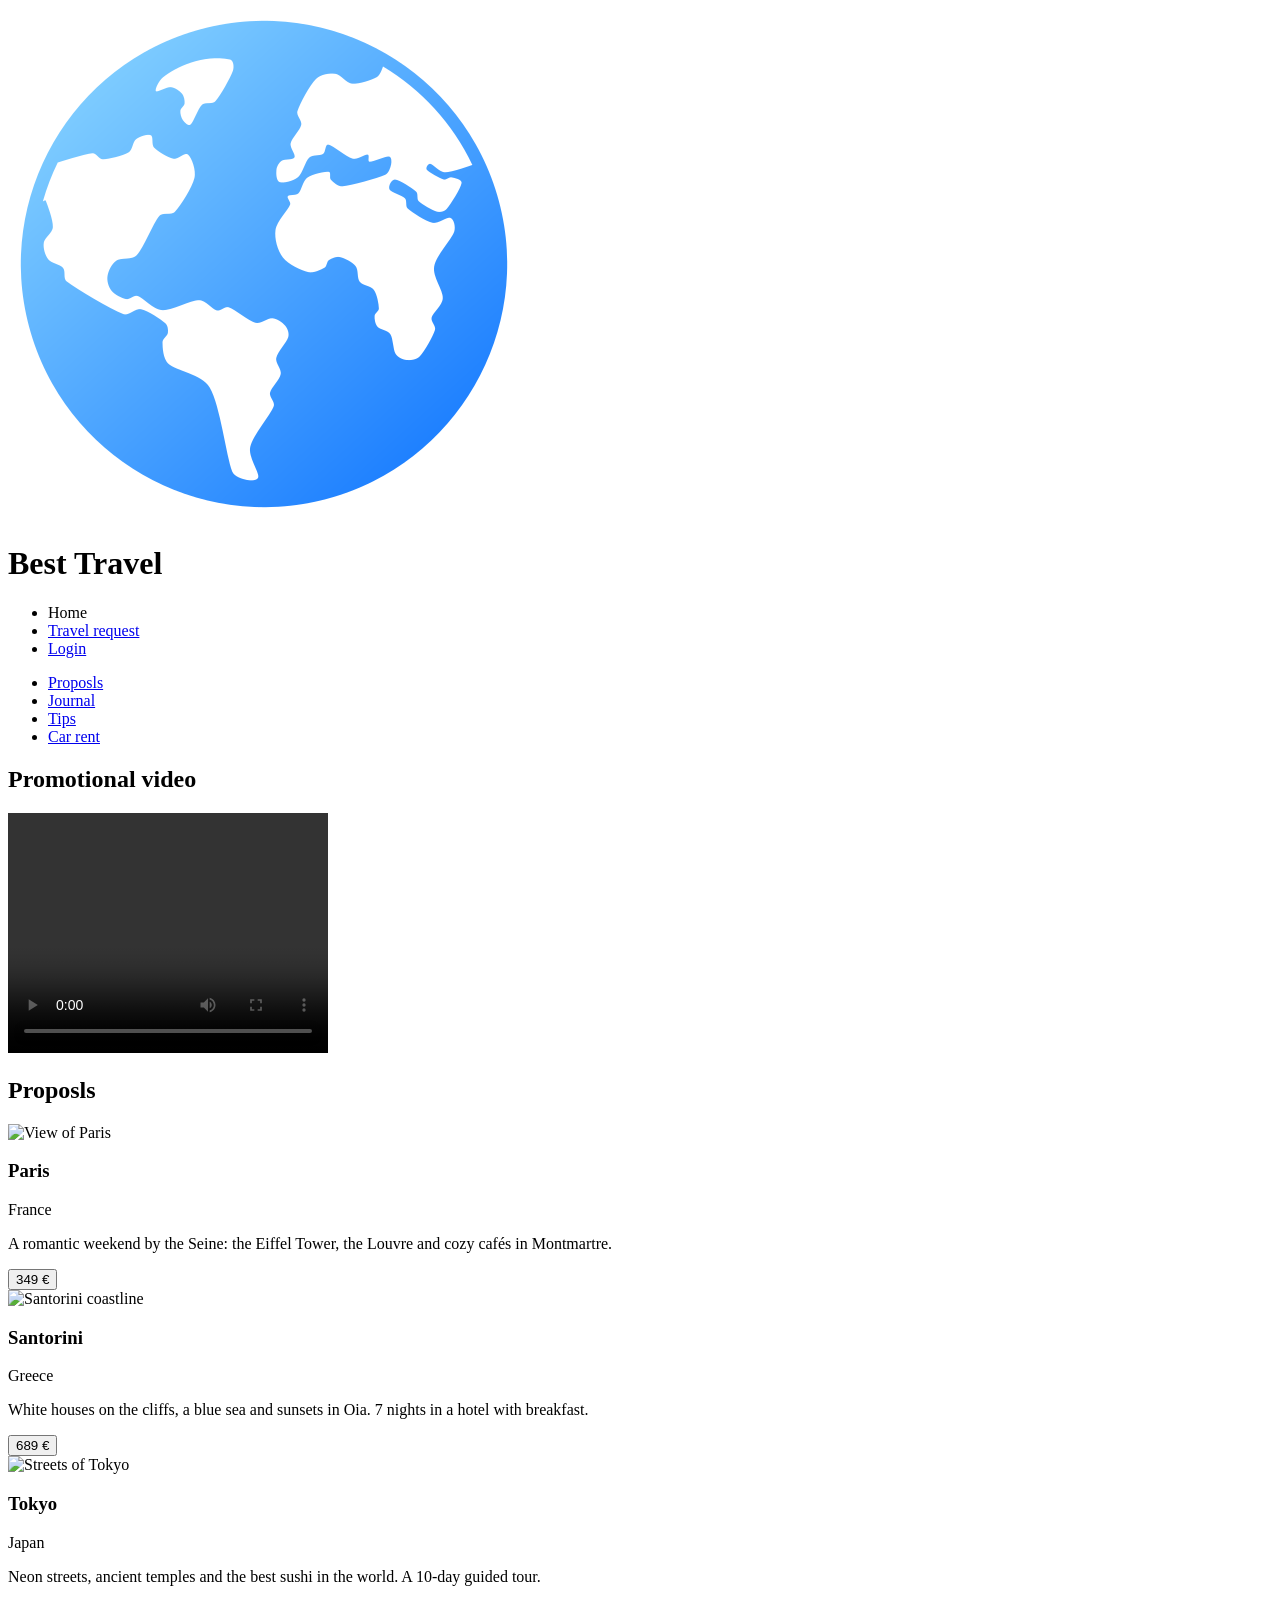
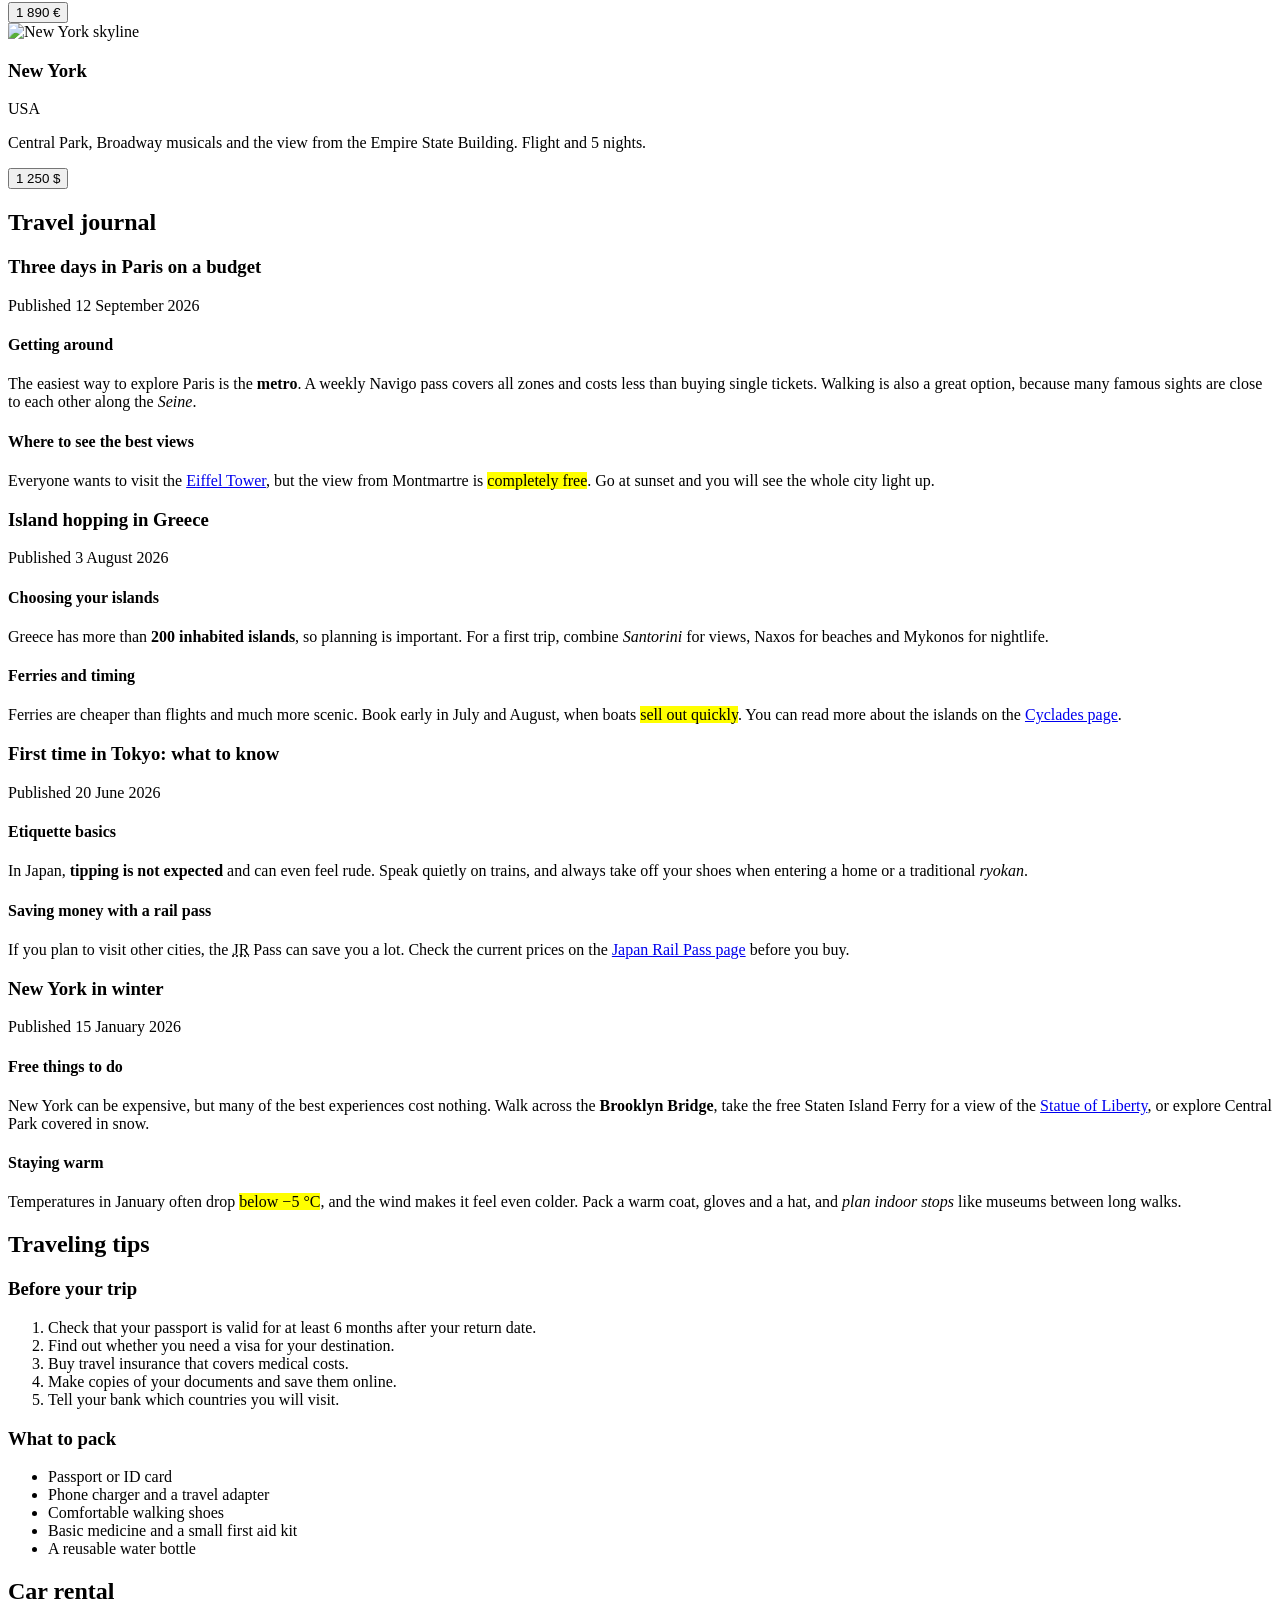
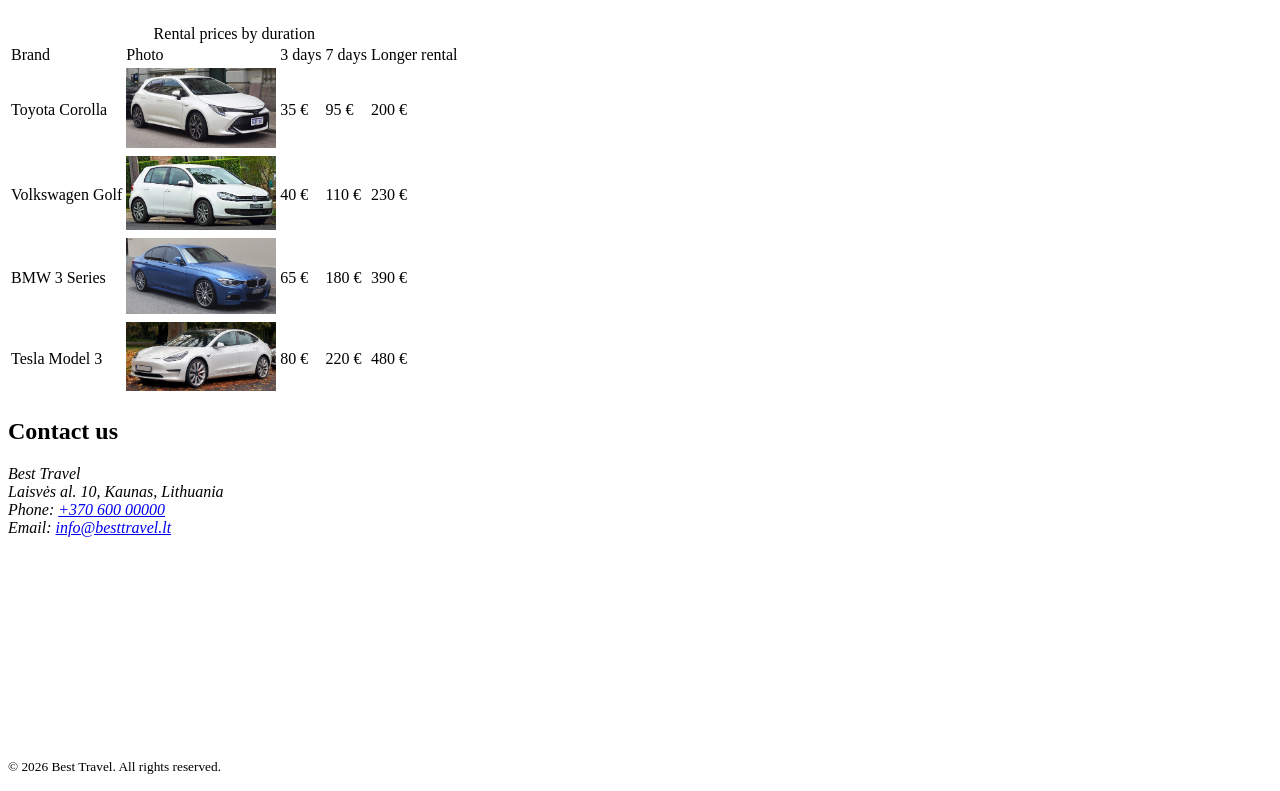
==== index.html @ 91309e48 "Created html part and filled data" ====
<!doctype html>
<html lang="en">
  <head>
    <meta charset="UTF-8" />
    <title>Home Page</title>
    <link rel="stylesheet" href="css/style.css" />
  </head>
  <body>
    <header>
      <div class="brand">
        <a href="/">
          <img src="img/logo.png" alt="Company logo" />
        </a>
        <h1>Best Travel</h1>
      </div>
      <nav>
        <ul>
          <li><a aria-current="/index.html">Home</a></li>
          <li><a href="/request-form.html">Travel request</a></li>
          <li><a href="/login.html">Login</a></li>
        </ul>
      </nav>
    </header>
    <div>
      <aside>
        <nav>
          <ul>
            <li><a href="#Proposals">Proposls</a></li>
            <li><a href="#Journal">Journal</a></li>
            <li><a href="#Tips">Tips</a></li>
            <li><a href="#Car_rentls">Car rent</a></li>
          </ul>
        </nav>
      </aside>
      <main>
        <section>
          <h2>Promotional video</h2>
          <video width="320" height="240" controls>
            <source
              src="https://interactive-examples.mdn.mozilla.net/media/cc0-videos/flower.mp4"
              type="video/mp4"
            />
            Your browser does not support the video tag.
          </video>
        </section>
        <section id="Proposals">
          <h2>Proposls</h2>
          <div class="offers-grid">
            <article class="offer">
              <img
                src="https://picsum.photos/seed/paris/600/400"
                alt="View of Paris"
              />
              <h3>Paris</h3>
              <p class="country">France</p>
              <p class="description">
                A romantic weekend by the Seine: the Eiffel Tower, the Louvre
                and cozy cafés in Montmartre.
              </p>
              <button class="price-btn" type="button">349 €</button>
            </article>

            <article class="offer">
              <img
                src="https://picsum.photos/seed/santorini/600/400"
                alt="Santorini coastline"
              />
              <h3>Santorini</h3>
              <p class="country">Greece</p>
              <p class="description">
                White houses on the cliffs, a blue sea and sunsets in Oia. 7
                nights in a hotel with breakfast.
              </p>
              <button class="price-btn" type="button">689 €</button>
            </article>

            <article class="offer">
              <img
                src="https://picsum.photos/seed/tokyo/600/400"
                alt="Streets of Tokyo"
              />
              <h3>Tokyo</h3>
              <p class="country">Japan</p>
              <p class="description">
                Neon streets, ancient temples and the best sushi in the world. A
                10-day guided tour.
              </p>
              <button class="price-btn" type="button">1 890 €</button>
            </article>

            <article class="offer">
              <img
                src="https://picsum.photos/seed/newyork/600/400"
                alt="New York skyline"
              />
              <h3>New York</h3>
              <p class="country">USA</p>
              <p class="description">
                Central Park, Broadway musicals and the view from the Empire
                State Building. Flight and 5 nights.
              </p>
              <button class="price-btn" type="button">1 250 $</button>
            </article>
          </div>
        </section>
        <section id="Journal">
          <h2>Travel journal</h2>

          <article>
            <header>
              <h3>Three days in Paris on a budget</h3>
              <p>
                Published <time datetime="2026-09-12">12 September 2026</time>
              </p>
            </header>

            <h4>Getting around</h4>
            <p>
              The easiest way to explore Paris is the <strong>metro</strong>. A
              weekly Navigo pass covers all zones and costs less than buying
              single tickets. Walking is also a great option, because many
              famous sights are close to each other along the <em>Seine</em>.
            </p>

            <h4>Where to see the best views</h4>
            <p>
              Everyone wants to visit the
              <a
                href="https://en.wikipedia.org/wiki/Eiffel_Tower"
                target="_blank"
                >Eiffel Tower</a
              >, but the view from Montmartre is <mark>completely free</mark>.
              Go at sunset and you will see the whole city light up.
            </p>
          </article>

          <article>
            <header>
              <h3>Island hopping in Greece</h3>
              <p>Published <time datetime="2026-08-03">3 August 2026</time></p>
            </header>

            <h4>Choosing your islands</h4>
            <p>
              Greece has more than <strong>200 inhabited islands</strong>, so
              planning is important. For a first trip, combine
              <em>Santorini</em> for views, Naxos for beaches and Mykonos for
              nightlife.
            </p>

            <h4>Ferries and timing</h4>
            <p>
              Ferries are cheaper than flights and much more scenic. Book early
              in July and August, when boats <mark>sell out quickly</mark>. You
              can read more about the islands on the
              <a href="https://en.wikipedia.org/wiki/Cyclades" target="_blank"
                >Cyclades page</a
              >.
            </p>
          </article>

          <article>
            <header>
              <h3>First time in Tokyo: what to know</h3>
              <p>Published <time datetime="2026-06-20">20 June 2026</time></p>
            </header>

            <h4>Etiquette basics</h4>
            <p>
              In Japan, <strong>tipping is not expected</strong> and can even
              feel rude. Speak quietly on trains, and always take off your shoes
              when entering a home or a traditional <em>ryokan</em>.
            </p>

            <h4>Saving money with a rail pass</h4>
            <p>
              If you plan to visit other cities, the
              <abbr title="Japan Rail">JR</abbr> Pass can save you a lot. Check
              the current prices on the
              <a
                href="https://en.wikipedia.org/wiki/Japan_Rail_Pass"
                target="_blank"
                >Japan Rail Pass page</a
              >
              before you buy.
            </p>
          </article>

          <article>
            <header>
              <h3>New York in winter</h3>
              <p>
                Published <time datetime="2026-01-15">15 January 2026</time>
              </p>
            </header>

            <h4>Free things to do</h4>
            <p>
              New York can be expensive, but many of the best experiences cost
              nothing. Walk across the <strong>Brooklyn Bridge</strong>, take
              the free Staten Island Ferry for a view of the
              <a
                href="https://en.wikipedia.org/wiki/Statue_of_Liberty"
                target="_blank"
                >Statue of Liberty</a
              >, or explore Central Park covered in snow.
            </p>

            <h4>Staying warm</h4>
            <p>
              Temperatures in January often drop <mark>below −5 °C</mark>, and
              the wind makes it feel even colder. Pack a warm coat, gloves and a
              hat, and <em>plan indoor stops</em> like museums between long
              walks.
            </p>
          </article>
        </section>
        <section id="Tips"></section>
        <h2>Traveling tips</h2>
        <article class="tip-block">
          <h3>Before your trip</h3>
          <ol>
            <li>
              Check that your passport is valid for at least 6 months after your
              return date.
            </li>
            <li>Find out whether you need a visa for your destination.</li>
            <li>Buy travel insurance that covers medical costs.</li>
            <li>Make copies of your documents and save them online.</li>
            <li>Tell your bank which countries you will visit.</li>
          </ol>
        </article>
        <article class="tip-block">
          <h3>What to pack</h3>
          <ul>
            <li>Passport or ID card</li>
            <li>Phone charger and a travel adapter</li>
            <li>Comfortable walking shoes</li>
            <li>Basic medicine and a small first aid kit</li>
            <li>A reusable water bottle</li>
          </ul>
        </article>
        <section id="Car_rentls"></section>
        <h2>Car rental</h2>
        <table>
          <caption>
            Rental prices by duration
          </caption>
          <thead>
            <tr>
              <td>Brand</td>
              <td>Photo</td>
              <td>3 days</td>
              <td>7 days</td>
              <td>Longer rental</td>
            </tr>
          </thead>
          <tbody>
            <tr>
              <td>Toyota Corolla</td>
              <td>
                <img src="img/toyota.jpg" alt="Toyota Corolla" width="150" />
              </td>
              <td>35 €</td>
              <td>95 €</td>
              <td>200 €</td>
            </tr>
            <tr>
              <td>Volkswagen Golf</td>
              <td>
                <img src="img/golf.jpg" alt="Volkswagen Golf" width="150" />
              </td>
              <td>40 €</td>
              <td>110 €</td>
              <td>230 €</td>
            </tr>
            <tr>
              <td>BMW 3 Series</td>
              <td>
                <img src="img/bmw.jpg" alt="BMW 3 Series" width="150" />
              </td>
              <td>65 €</td>
              <td>180 €</td>
              <td>390 €</td>
            </tr>
            <tr>
              <td>Tesla Model 3</td>
              <td>
                <img src="/img/tesla.jpg" alt="Tesla Model 3" width="150" />
              </td>
              <td>80 €</td>
              <td>220 €</td>
              <td>480 €</td>
            </tr>
          </tbody>
        </table>
      </main>
    </div>
    <footer>
      <div>
        <section>
          <h2>Contact us</h2>
          <address>
            Best Travel<br />
            Laisvės al. 10, Kaunas, Lithuania<br />
            Phone: <a href="tel:+37060000000">+370 600 00000</a><br />
            Email: <a href="mailto:info@wanderly.lt">info@besttravel.lt</a>
          </address>
        </section>
        <iframe
          width="300"
          height="200"
          style="border: 0"
          src="https://maps.google.com/maps?q=laisves%20al.%2010%20kaunas&t=m&z=14&ie=UTF8&iwloc=&output=embed"
          loading="lazy"
          referrerpolicy="no-referrer-when-downgrade"
        ></iframe>
      </div>
      <p class="copyright">
        <small>&copy; 2026 Best Travel. All rights reserved.</small>
      </p>
    </footer>
  </body>
</html>
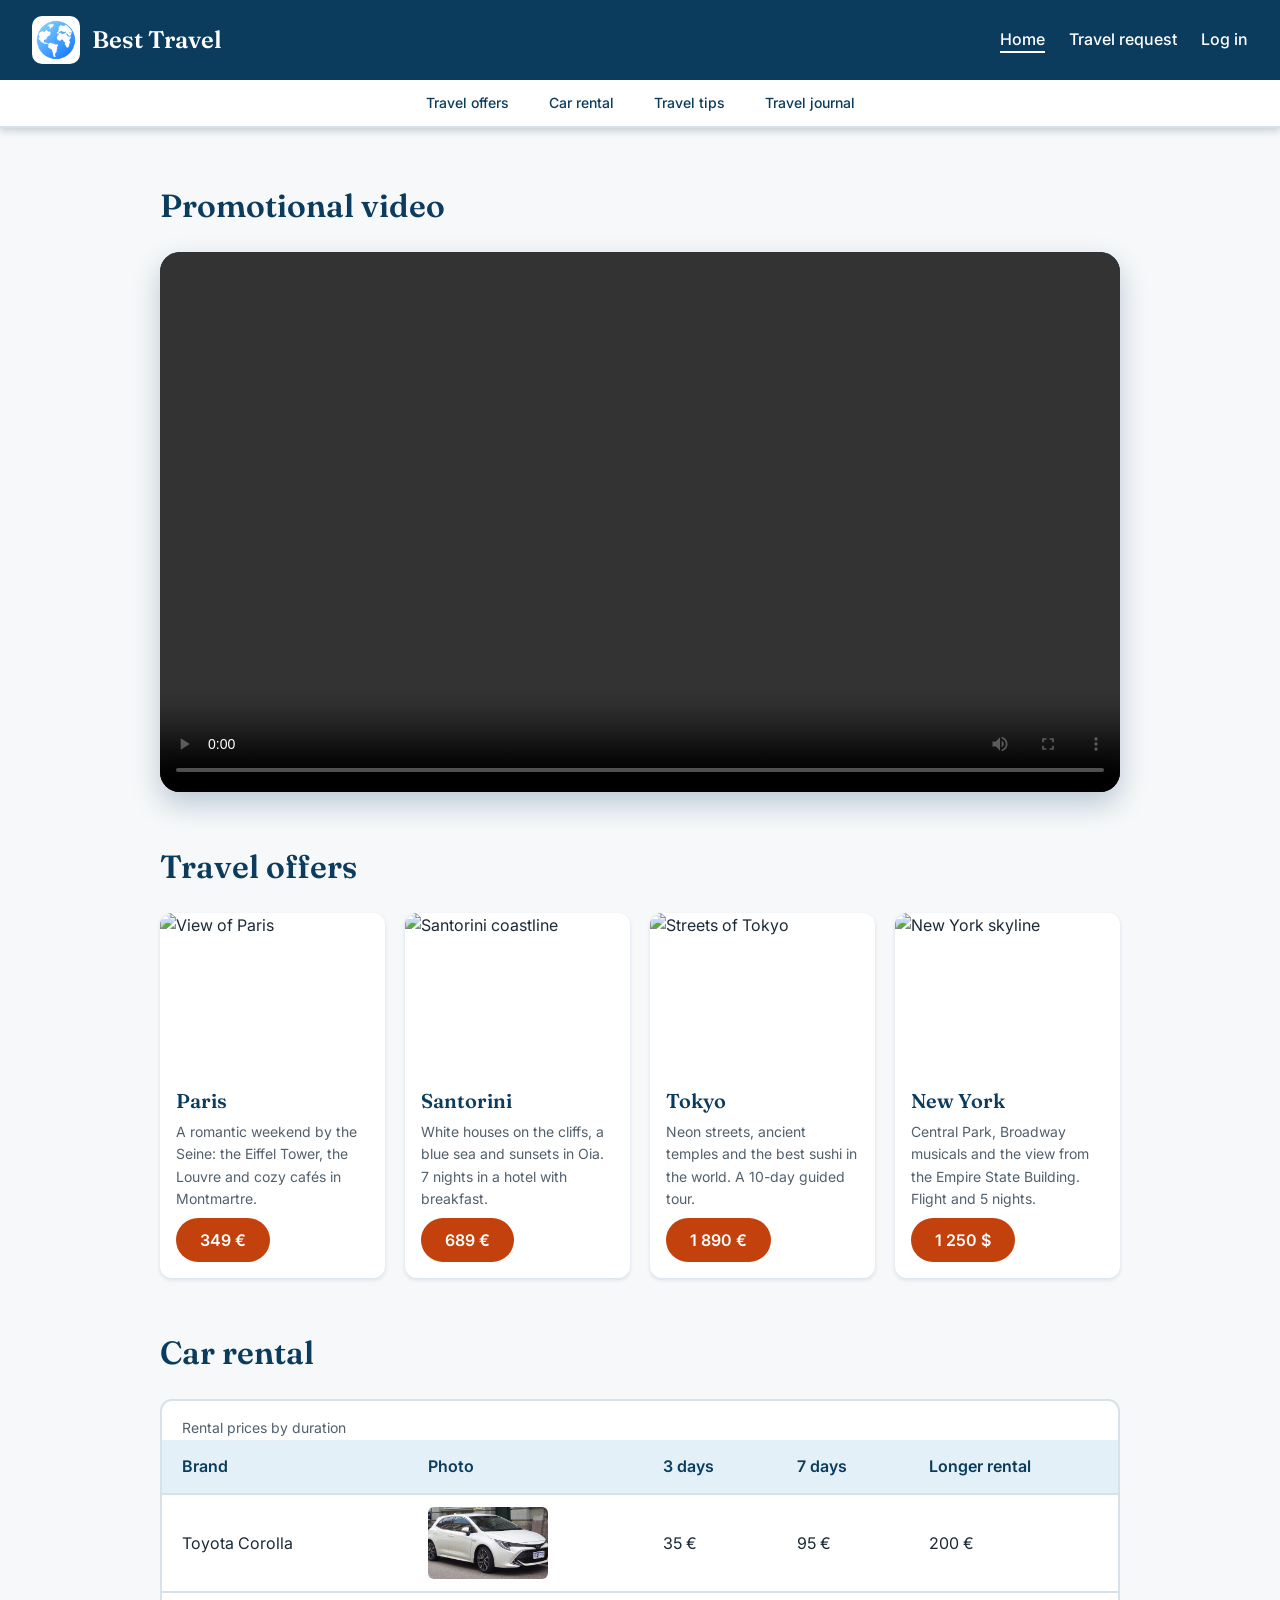
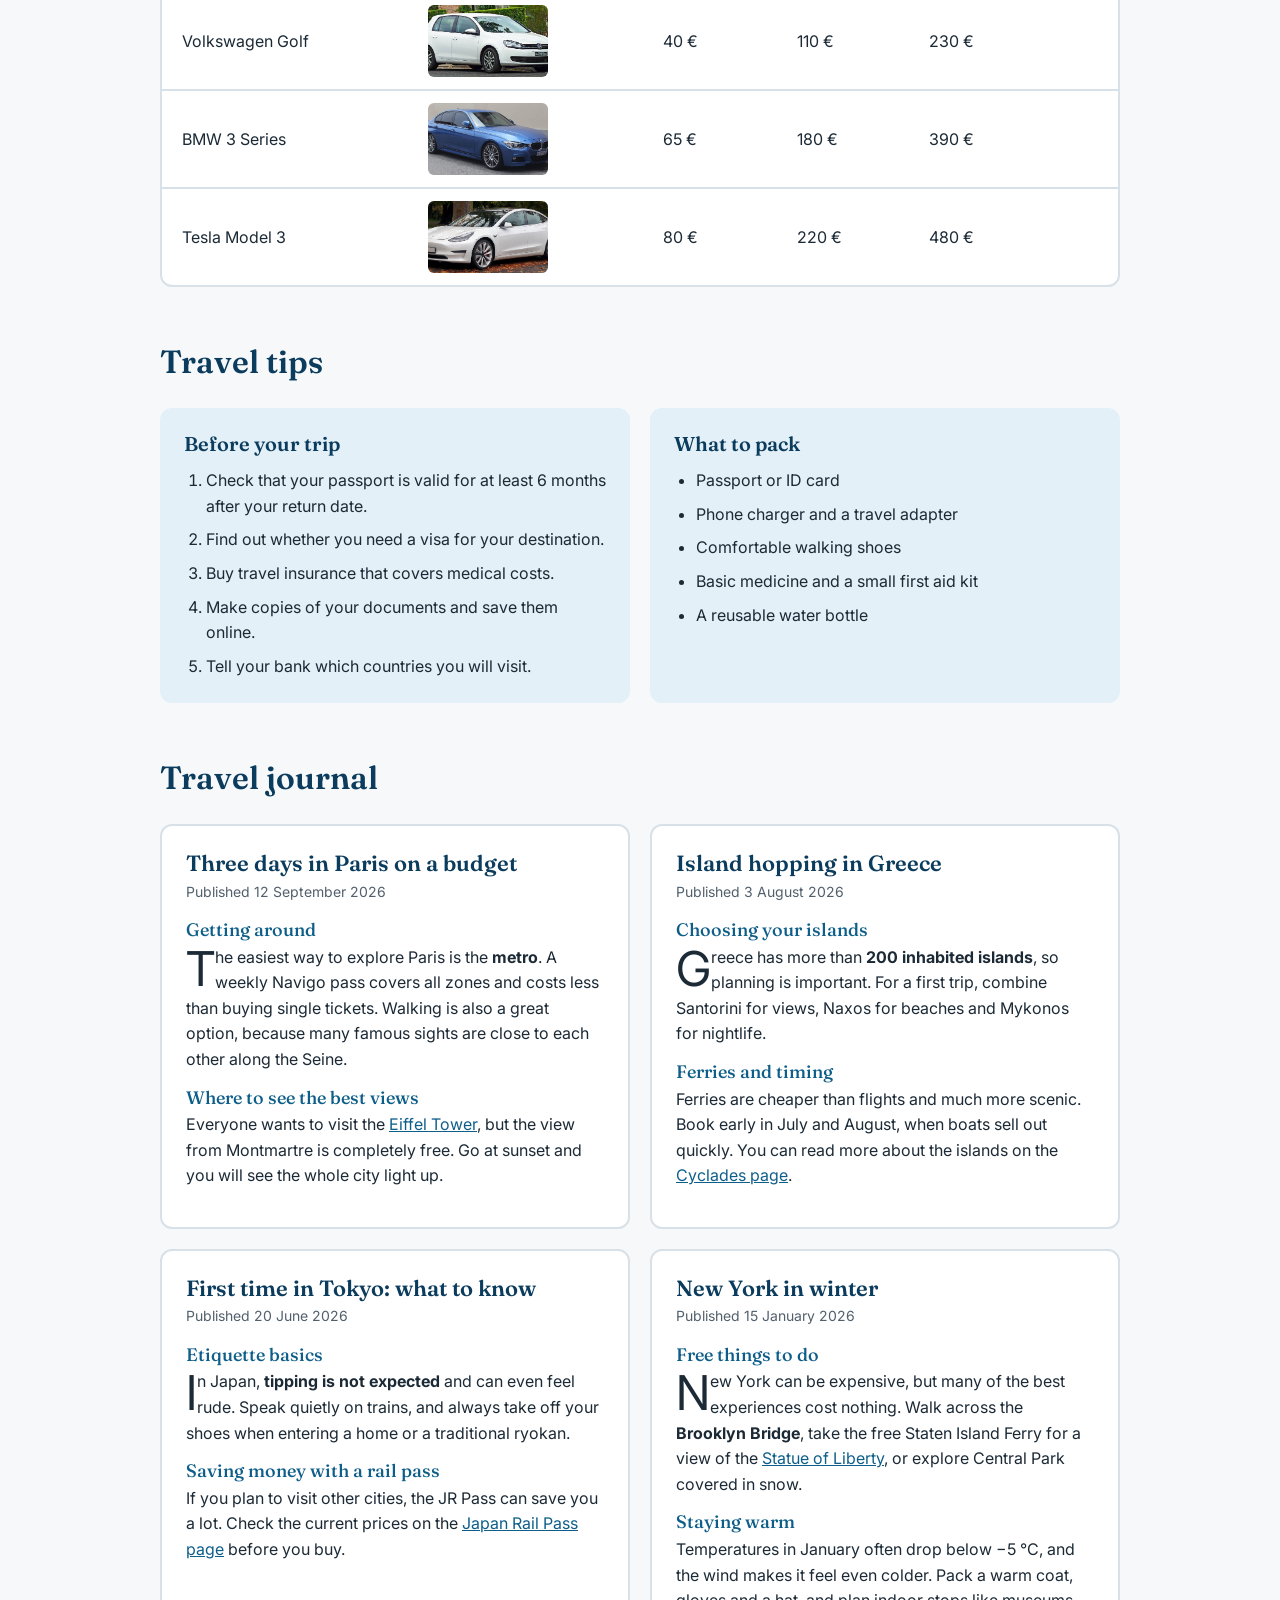
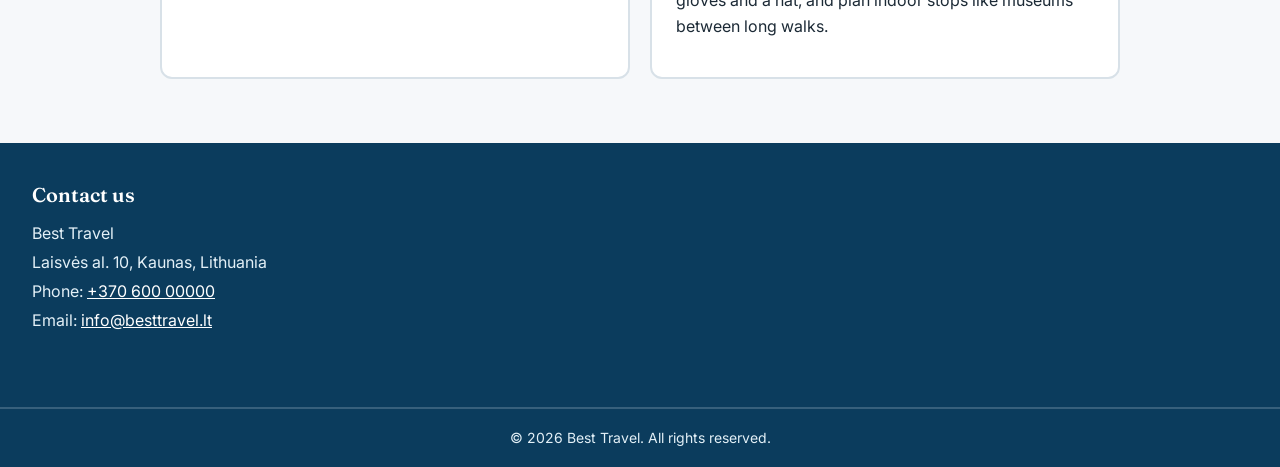
==== commit 3316eaab: "Page structure and design finished" ====
--- a/index.html
+++ b/index.html
@@ -2,110 +2,201 @@
 <html lang="en">
   <head>
     <meta charset="UTF-8" />
+    <meta name="viewport" content="width=device-width, initial-scale=1" />
+    <link rel="icon" href="img/logo.png" type="image/png" />
     <title>Home Page</title>
     <link rel="stylesheet" href="css/style.css" />
   </head>
   <body>
-    <header>
-      <div class="brand">
-        <a href="/">
-          <img src="img/logo.png" alt="Company logo" />
-        </a>
-        <h1>Best Travel</h1>
+    <header class="header">
+      <div class="header__brand">
+        <img class="header__logo" src="img/logo.png" alt="Best Travel logo" />
+        <h1 class="header__title">Best Travel</h1>
       </div>
-      <nav>
-        <ul>
-          <li><a aria-current="/index.html">Home</a></li>
-          <li><a href="/request-form.html">Travel request</a></li>
-          <li><a href="/login.html">Login</a></li>
+      <nav class="header__nav" aria-label="Main">
+        <ul class="header__list">
+          <li>
+            <a class="header__link header__link--current" aria-current="page"
+              >Home</a
+            >
+          </li>
+          <li>
+            <a class="header__link" href="request-form.html">Travel request</a>
+          </li>
+          <li><a class="header__link" href="login.html">Log in</a></li>
+        </ul>
+      </nav>
+      <nav class="sub-nav" aria-label="Home page sections">
+        <ul class="sub-nav__list">
+          <li>
+            <a class="sub-nav__link" href="#offers">Travel offers</a>
+          </li>
+          <li><a class="sub-nav__link" href="#car-rental">Car rental</a></li>
+          <li>
+            <a class="sub-nav__link" href="#tips">Travel tips</a>
+          </li>
+          <li>
+            <a class="sub-nav__link" href="#journal">Travel journal</a>
+          </li>
         </ul>
       </nav>
     </header>
-    <div>
-      <aside>
-        <nav>
-          <ul>
-            <li><a href="#Proposals">Proposls</a></li>
-            <li><a href="#Journal">Journal</a></li>
-            <li><a href="#Tips">Tips</a></li>
-            <li><a href="#Car_rentls">Car rent</a></li>
-          </ul>
-        </nav>
-      </aside>
-      <main>
-        <section>
-          <h2>Promotional video</h2>
-          <video width="320" height="240" controls>
-            <source
-              src="https://interactive-examples.mdn.mozilla.net/media/cc0-videos/flower.mp4"
-              type="video/mp4"
+    <main class="page">
+      <section class="section promo-video">
+        <h2 class="section__title">Promotional video</h2>
+        <video width="320" height="240" controls>
+          <source
+            src="https://interactive-examples.mdn.mozilla.net/media/cc0-videos/flower.mp4"
+            type="video/mp4"
+          />
+          Your browser does not support the video tag.
+        </video>
+      </section>
+      <section class="section" id="offers">
+        <h2 class="section__title">Travel offers</h2>
+        <div class="grid grid--4">
+          <article class="offer">
+            <img
+              src="https://picsum.photos/seed/paris/600/400"
+              alt="View of Paris"
             />
-            Your browser does not support the video tag.
-          </video>
-        </section>
-        <section id="Proposals">
-          <h2>Proposls</h2>
-          <div class="offers-grid">
-            <article class="offer">
-              <img
-                src="https://picsum.photos/seed/paris/600/400"
-                alt="View of Paris"
-              />
-              <h3>Paris</h3>
-              <p class="country">France</p>
-              <p class="description">
-                A romantic weekend by the Seine: the Eiffel Tower, the Louvre
-                and cozy cafés in Montmartre.
-              </p>
-              <button class="price-btn" type="button">349 €</button>
-            </article>
-
-            <article class="offer">
-              <img
-                src="https://picsum.photos/seed/santorini/600/400"
-                alt="Santorini coastline"
-              />
-              <h3>Santorini</h3>
-              <p class="country">Greece</p>
-              <p class="description">
-                White houses on the cliffs, a blue sea and sunsets in Oia. 7
-                nights in a hotel with breakfast.
-              </p>
-              <button class="price-btn" type="button">689 €</button>
-            </article>
-
-            <article class="offer">
-              <img
-                src="https://picsum.photos/seed/tokyo/600/400"
-                alt="Streets of Tokyo"
-              />
-              <h3>Tokyo</h3>
-              <p class="country">Japan</p>
-              <p class="description">
-                Neon streets, ancient temples and the best sushi in the world. A
-                10-day guided tour.
-              </p>
-              <button class="price-btn" type="button">1 890 €</button>
-            </article>
-
-            <article class="offer">
-              <img
-                src="https://picsum.photos/seed/newyork/600/400"
-                alt="New York skyline"
-              />
-              <h3>New York</h3>
-              <p class="country">USA</p>
-              <p class="description">
-                Central Park, Broadway musicals and the view from the Empire
-                State Building. Flight and 5 nights.
-              </p>
-              <button class="price-btn" type="button">1 250 $</button>
-            </article>
-          </div>
-        </section>
-        <section id="Journal">
-          <h2>Travel journal</h2>
-
+            <h3>Paris</h3>
+            <p class="description">
+              A romantic weekend by the Seine: the Eiffel Tower, the Louvre and
+              cozy cafés in Montmartre.
+            </p>
+            <button class="button" type="button">349 €</button>
+          </article>
+
+          <article class="offer">
+            <img
+              src="https://picsum.photos/seed/santorini/600/400"
+              alt="Santorini coastline"
+            />
+            <h3>Santorini</h3>
+            <p class="description">
+              White houses on the cliffs, a blue sea and sunsets in Oia. 7
+              nights in a hotel with breakfast.
+            </p>
+            <button class="button" type="button">689 €</button>
+          </article>
+
+          <article class="offer">
+            <img
+              src="https://picsum.photos/seed/tokyo/600/400"
+              alt="Streets of Tokyo"
+            />
+            <h3>Tokyo</h3>
+            <p class="description">
+              Neon streets, ancient temples and the best sushi in the world. A
+              10-day guided tour.
+            </p>
+            <button class="button" type="button">1 890 €</button>
+          </article>
+
+          <article class="offer">
+            <img
+              src="https://picsum.photos/seed/newyork/600/400"
+              alt="New York skyline"
+            />
+            <h3>New York</h3>
+            <p class="description">
+              Central Park, Broadway musicals and the view from the Empire State
+              Building. Flight and 5 nights.
+            </p>
+            <button class="button" type="button">1 250 $</button>
+          </article>
+        </div>
+      </section>
+      <section class="section" id="car-rental">
+        <h2 class="section__title">Car rental</h2>
+        <div class="table-wrap">
+          <table>
+            <caption>
+              Rental prices by duration
+            </caption>
+            <thead>
+              <tr>
+                <th scope="col">Brand</th>
+                <th scope="col">Photo</th>
+                <th scope="col">3 days</th>
+                <th scope="col">7 days</th>
+                <th scope="col">Longer rental</th>
+              </tr>
+            </thead>
+            <tbody>
+              <tr>
+                <td>Toyota Corolla</td>
+                <td>
+                  <img src="img/toyota.jpg" alt="Toyota Corolla" width="150" />
+                </td>
+                <td>35 €</td>
+                <td>95 €</td>
+                <td>200 €</td>
+              </tr>
+              <tr>
+                <td>Volkswagen Golf</td>
+                <td>
+                  <img src="img/golf.jpg" alt="Volkswagen Golf" width="150" />
+                </td>
+                <td>40 €</td>
+                <td>110 €</td>
+                <td>230 €</td>
+              </tr>
+              <tr>
+                <td>BMW 3 Series</td>
+                <td>
+                  <img src="img/bmw.jpg" alt="BMW 3 Series" width="150" />
+                </td>
+                <td>65 €</td>
+                <td>180 €</td>
+                <td>390 €</td>
+              </tr>
+              <tr>
+                <td>Tesla Model 3</td>
+                <td>
+                  <img src="img/tesla.jpg" alt="Tesla Model 3" width="150" />
+                </td>
+                <td>80 €</td>
+                <td>220 €</td>
+                <td>480 €</td>
+              </tr>
+            </tbody>
+          </table>
+        </div>
+      </section>
+      <section class="section" id="tips">
+        <h2 class="section__title">Travel tips</h2>
+        <div class="grid grid--2">
+          <article class="tip-block">
+            <h3>Before your trip</h3>
+            <ol>
+              <li>
+                Check that your passport is valid for at least 6 months after
+                your return date.
+              </li>
+              <li>Find out whether you need a visa for your destination.</li>
+              <li>Buy travel insurance that covers medical costs.</li>
+              <li>Make copies of your documents and save them online.</li>
+              <li>Tell your bank which countries you will visit.</li>
+            </ol>
+          </article>
+          <article class="tip-block">
+            <h3>What to pack</h3>
+            <ul>
+              <li>Passport or ID card</li>
+              <li>Phone charger and a travel adapter</li>
+              <li>Comfortable walking shoes</li>
+              <li>Basic medicine and a small first aid kit</li>
+              <li>A reusable water bottle</li>
+            </ul>
+          </article>
+        </div>
+      </section>
+      <section class="section" id="journal">
+        <h2 class="section__title">Travel journal</h2>
+
+        <div class="grid grid--2 journal">
           <article>
             <header>
               <h3>Three days in Paris on a budget</h3>
@@ -119,7 +210,7 @@
               The easiest way to explore Paris is the <strong>metro</strong>. A
               weekly Navigo pass covers all zones and costs less than buying
               single tickets. Walking is also a great option, because many
-              famous sights are close to each other along the <em>Seine</em>.
+              famous sights are close to each other along the Seine.
             </p>
 
             <h4>Where to see the best views</h4>
@@ -129,11 +220,12 @@
                 href="https://en.wikipedia.org/wiki/Eiffel_Tower"
                 target="_blank"
                 >Eiffel Tower</a
-              >, but the view from Montmartre is <mark>completely free</mark>.
-              Go at sunset and you will see the whole city light up.
-            </p>
-          </article>
-
+              >, but the view from Montmartre is completely free. Go at sunset
+              and you will see the whole city light up.
+            </p>
+          </article>
+
+          
           <article>
             <header>
               <h3>Island hopping in Greece</h3>
@@ -144,15 +236,15 @@
             <p>
               Greece has more than <strong>200 inhabited islands</strong>, so
               planning is important. For a first trip, combine
-              <em>Santorini</em> for views, Naxos for beaches and Mykonos for
+              Santorini for views, Naxos for beaches and Mykonos for
               nightlife.
             </p>
 
             <h4>Ferries and timing</h4>
             <p>
               Ferries are cheaper than flights and much more scenic. Book early
-              in July and August, when boats <mark>sell out quickly</mark>. You
-              can read more about the islands on the
+              in July and August, when boats sell out quickly. You can read more
+              about the islands on the
               <a href="https://en.wikipedia.org/wiki/Cyclades" target="_blank"
                 >Cyclades page</a
               >.
@@ -169,13 +261,13 @@
             <p>
               In Japan, <strong>tipping is not expected</strong> and can even
               feel rude. Speak quietly on trains, and always take off your shoes
-              when entering a home or a traditional <em>ryokan</em>.
+              when entering a home or a traditional ryokan.
             </p>
 
             <h4>Saving money with a rail pass</h4>
             <p>
               If you plan to visit other cities, the
-              <abbr title="Japan Rail">JR</abbr> Pass can save you a lot. Check
+              JR Pass can save you a lot. Check
               the current prices on the
               <a
                 href="https://en.wikipedia.org/wiki/Japan_Rail_Pass"
@@ -208,106 +300,33 @@
 
             <h4>Staying warm</h4>
             <p>
-              Temperatures in January often drop <mark>below −5 °C</mark>, and
-              the wind makes it feel even colder. Pack a warm coat, gloves and a
-              hat, and <em>plan indoor stops</em> like museums between long
-              walks.
-            </p>
-          </article>
-        </section>
-        <section id="Tips"></section>
-        <h2>Traveling tips</h2>
-        <article class="tip-block">
-          <h3>Before your trip</h3>
-          <ol>
-            <li>
-              Check that your passport is valid for at least 6 months after your
-              return date.
-            </li>
-            <li>Find out whether you need a visa for your destination.</li>
-            <li>Buy travel insurance that covers medical costs.</li>
-            <li>Make copies of your documents and save them online.</li>
-            <li>Tell your bank which countries you will visit.</li>
-          </ol>
-        </article>
-        <article class="tip-block">
-          <h3>What to pack</h3>
-          <ul>
-            <li>Passport or ID card</li>
-            <li>Phone charger and a travel adapter</li>
-            <li>Comfortable walking shoes</li>
-            <li>Basic medicine and a small first aid kit</li>
-            <li>A reusable water bottle</li>
-          </ul>
-        </article>
-        <section id="Car_rentls"></section>
-        <h2>Car rental</h2>
-        <table>
-          <caption>
-            Rental prices by duration
-          </caption>
-          <thead>
-            <tr>
-              <td>Brand</td>
-              <td>Photo</td>
-              <td>3 days</td>
-              <td>7 days</td>
-              <td>Longer rental</td>
-            </tr>
-          </thead>
-          <tbody>
-            <tr>
-              <td>Toyota Corolla</td>
-              <td>
-                <img src="img/toyota.jpg" alt="Toyota Corolla" width="150" />
-              </td>
-              <td>35 €</td>
-              <td>95 €</td>
-              <td>200 €</td>
-            </tr>
-            <tr>
-              <td>Volkswagen Golf</td>
-              <td>
-                <img src="img/golf.jpg" alt="Volkswagen Golf" width="150" />
-              </td>
-              <td>40 €</td>
-              <td>110 €</td>
-              <td>230 €</td>
-            </tr>
-            <tr>
-              <td>BMW 3 Series</td>
-              <td>
-                <img src="img/bmw.jpg" alt="BMW 3 Series" width="150" />
-              </td>
-              <td>65 €</td>
-              <td>180 €</td>
-              <td>390 €</td>
-            </tr>
-            <tr>
-              <td>Tesla Model 3</td>
-              <td>
-                <img src="/img/tesla.jpg" alt="Tesla Model 3" width="150" />
-              </td>
-              <td>80 €</td>
-              <td>220 €</td>
-              <td>480 €</td>
-            </tr>
-          </tbody>
-        </table>
-      </main>
-    </div>
-    <footer>
-      <div>
-        <section>
-          <h2>Contact us</h2>
-          <address>
+              Temperatures in January often drop below −5 °C, and the wind makes
+              it feel even colder. Pack a warm coat, gloves and a hat, and
+              plan indoor stops like museums between long walks.
+            </p>
+          </article>
+        </div>
+      </section>
+    </main>
+    <footer class="footer">
+      <div class="footer__inner">
+        <section class="footer__contact">
+          <h2 class="footer__title">Contact us</h2>
+          <address class="footer__address">
             Best Travel<br />
             Laisvės al. 10, Kaunas, Lithuania<br />
-            Phone: <a href="tel:+37060000000">+370 600 00000</a><br />
-            Email: <a href="mailto:info@wanderly.lt">info@besttravel.lt</a>
+            Phone:
+            <a class="footer__link" href="tel:+37060000000">+370 600 00000</a
+            ><br />
+            Email:
+            <a class="footer__link" href="mailto:info@besttravel.lt"
+              >info@besttravel.lt</a
+            >
           </address>
         </section>
         <iframe
+          class="footer__map"
+          title="Map: Best Travel office, Laisvės al. 10, Kaunas"
           width="300"
           height="200"
           style="border: 0"
@@ -316,8 +335,10 @@
           referrerpolicy="no-referrer-when-downgrade"
         ></iframe>
       </div>
-      <p class="copyright">
-        <small>&copy; 2026 Best Travel. All rights reserved.</small>
+      <p class="footer__copyright">
+        <small class="footer__copyright-text"
+          >&copy; 2026 Best Travel. All rights reserved.</small
+        >
       </p>
     </footer>
   </body>
--- a/css/style.css
+++ b/css/style.css
@@ -0,0 +1,800 @@
+/* Google Fonts: Fraunces (headings) + Inter (body) */
+@import url("https://fonts.googleapis.com/css2?family=Fraunces:opsz,wght@9..144,500..600&family=Inter:wght@400;500;600&display=swap");
+
+/* ===== Colours: "Ocean & Sunset" ===== */
+:root {
+  --ocean-900: #0b3c5d; /* header, footer, headings */
+  --ocean-700: #0e5e8a; /* primary: links, active nav, focus */
+  --ocean-100: #e3f0f7; /* sky tint */
+  --sunset-700: #c2410c; /* accent: buttons */
+  --sunset-800: #9a3412; /* accent hover */
+  --sunset-100: #fdebdd; /* sand tint */
+  --sunset-300: #fdba74; /* light accent: hover on dark backgrounds */
+  --ink: #1c2a36; /* main text */
+  --slate: #52606d; /* secondary text */
+  --line: #d8e1e8; /* borders */
+  --mist: #f6f8fa; /* page background */
+  --white: #ffffff;
+
+  /* ===== Fonts ===== */
+  --font-heading: "Fraunces", Georgia, serif;
+  --font-body: "Inter", system-ui, sans-serif;
+}
+
+/* ===== Base ===== */
+body {
+  margin: 0;
+  font-family: var(--font-body);
+  font-size: 1rem;
+  line-height: 1.6;
+  color: var(--ink);
+  background-color: var(--mist);
+}
+
+h1,
+h2,
+h3,
+h4 {
+  font-family: var(--font-heading);
+  line-height: 1.2;
+  color: var(--ocean-900);
+}
+
+h1 {
+  font-size: 2.5rem;
+  font-weight: 600; /* serif headings look best at 600, 700 is too heavy */
+}
+
+h2 {
+  font-size: 2rem;
+  font-weight: 600;
+}
+
+h3 {
+  font-size: 1.5rem;
+  font-weight: 600;
+}
+
+h4 {
+  font-size: 18px;
+  font-weight: 500;
+  color: var(--ocean-700);
+}
+
+a {
+  color: var(--ocean-700);
+}
+
+small,
+time {
+  font-size: 14px;
+  color: var(--slate);
+}
+
+/* one button style for the whole site */
+.button {
+  min-height: 44px;
+  padding: 0 24px;
+  border: 0;
+  border-radius: 999px;
+  background-color: var(--sunset-700);
+  color: var(--white);
+  font: 600 16px var(--font-body);
+  cursor: pointer;
+  transition: background-color 0.2s ease;
+}
+
+.button:hover {
+  background-color: var(--sunset-800);
+}
+
+/* full-width button (login) */
+.button--full {
+  width: 100%;
+}
+
+/* in cards the button keeps its own width instead of stretching */
+.offer .button,
+.blog .button {
+  align-self: flex-start;
+}
+
+/* ===== Header (block: header) ===== */
+.header {
+  position: sticky;
+  top: 0;
+  z-index: 10;
+  display: flex;
+  flex-wrap: wrap;
+  align-items: center;
+  justify-content: space-between;
+  gap: 1rem;
+  padding: 1rem 2rem;
+  background-color: var(--ocean-900);
+  box-shadow: 0 2px 8px rgba(11, 60, 93, 0.25);
+}
+
+.header__brand {
+  display: flex;
+  align-items: center;
+  gap: 12px;
+}
+
+.header__logo {
+  display: block;
+  width: 48px;
+  height: 48px;
+  padding: 4px;
+  box-sizing: border-box;
+  object-fit: contain;
+  background-color: var(--white);
+  border-radius: 10px;
+  transition: transform 0.2s ease;
+}
+
+/* logo is a link on every page except Home */
+.header__logo-link:hover .header__logo {
+  transform: scale(1.03);
+}
+
+.header__title {
+  margin: 0;
+  font-size: 1.5rem;
+  color: var(--white);
+}
+
+.header__list {
+  display: flex;
+  gap: 1.5rem;
+  margin: 0;
+  padding: 0;
+  list-style: none;
+}
+
+.header__link {
+  color: var(--white);
+  font-weight: 500;
+  text-decoration: none;
+  transition: color 0.2s ease;
+}
+
+.header__link[href]:hover {
+  color: var(--sunset-300);
+}
+
+.header__link:not([href]) {
+  cursor: default;
+}
+
+.header__link--current {
+  text-decoration: underline;
+  text-decoration-thickness: 2px;
+  text-underline-offset: 6px;
+}
+
+.sub-nav {
+  flex-basis: 100%;
+  margin: 0 -2rem -1rem;
+  padding: 0.5rem 2rem;
+  background-color: var(--white);
+  border-bottom: 2px solid var(--line);
+}
+
+.sub-nav__list {
+  display: flex;
+  flex-wrap: wrap;
+  justify-content: center;
+  gap: 0.5rem;
+  margin: 0;
+  padding: 0;
+  list-style: none;
+}
+
+.sub-nav__link {
+  display: block;
+  padding: 4px 16px;
+  border-radius: 8px;
+  font-size: 14px;
+  font-weight: 500;
+  color: var(--ocean-900);
+  text-decoration: none;
+  white-space: nowrap;
+  transition:
+    background-color 0.2s ease,
+    color 0.2s ease;
+}
+
+.sub-nav__link:hover {
+  background-color: var(--ocean-100);
+  color: var(--ocean-700);
+}
+
+html {
+  scroll-behavior: smooth;
+}
+
+.page {
+  max-width: 1280px;
+  margin: 0 auto;
+  padding: 2rem;
+}
+
+.section {
+  max-width: 960px;
+  margin: 0 auto 56px;
+  scroll-margin-top: 144px;
+}
+
+.section:last-child {
+  margin-bottom: 0;
+}
+
+.section__intro {
+  margin: 0 0 24px;
+  color: var(--slate);
+}
+
+.grid {
+  display: grid;
+  gap: 20px;
+}
+
+.grid--2 {
+  grid-template-columns: 1fr 1fr;
+}
+
+.grid--3 {
+  grid-template-columns: 1fr 1fr 1fr;
+}
+
+.grid--4 {
+  grid-template-columns: 1fr 1fr 1fr 1fr;
+}
+
+.promo-video video {
+  display: block;
+  width: 100%;
+  height: auto;
+  aspect-ratio: 16 / 9;
+  object-fit: cover;
+  background-color: var(--ocean-900);
+  border-radius: 20px;
+  box-shadow: 0 12px 28px rgba(11, 60, 93, 0.25);
+}
+
+.offer {
+  display: flex;
+  flex-direction: column;
+  gap: 8px;
+  padding-bottom: 16px;
+  overflow: hidden;
+  background-color: var(--white);
+  border-radius: 12px;
+  box-shadow: 0 2px 4px rgba(11, 60, 93, 0.12);
+}
+
+.offer img {
+  display: block;
+  width: 100%;
+  height: 160px;
+  margin-bottom: 8px;
+  object-fit: cover;
+}
+
+.offer h3,
+.offer .description,
+.offer .button {
+  margin: 0 16px;
+}
+
+.offer h3 {
+  font-size: 20px;
+}
+
+.offer .description {
+  flex-grow: 1;
+  font-size: 14px;
+  color: var(--slate);
+}
+
+.table-wrap {
+  overflow-x: auto;
+  background-color: var(--white);
+  border: 2px solid var(--line);
+  border-radius: 12px;
+}
+
+.table-wrap table {
+  width: 100%;
+  min-width: 560px;
+  border-collapse: collapse;
+}
+
+.table-wrap caption {
+  padding: 16px 20px 0;
+  text-align: left;
+  font-size: 14px;
+  color: var(--slate);
+}
+
+.table-wrap th,
+.table-wrap td {
+  padding: 12px 20px;
+  text-align: left;
+}
+
+.table-wrap thead tr {
+  background-color: var(--ocean-100);
+  color: var(--ocean-900);
+}
+
+.table-wrap th {
+  padding-top: 14px;
+  padding-bottom: 14px;
+  font-weight: 600;
+}
+
+.table-wrap tbody tr {
+  border-top: 2px solid var(--line);
+}
+
+.table-wrap img {
+  display: block;
+  width: 120px;
+  height: 72px;
+  object-fit: cover;
+  border-radius: 6px;
+}
+
+.tip-block {
+  padding: 24px;
+  background-color: var(--ocean-100); /* sky tint */
+  border-radius: 12px;
+}
+
+.tip-block h3 {
+  margin: 0 0 12px;
+  font-size: 20px;
+}
+
+.tip-block ol,
+.tip-block ul {
+  display: flex;
+  flex-direction: column;
+  gap: 8px;
+  margin: 0;
+  padding-left: 22px;
+}
+
+.journal article {
+  padding: 24px;
+  background-color: var(--white);
+  border: 2px solid var(--line);
+  border-radius: 12px;
+}
+
+.journal h3 {
+  margin: 0;
+  font-size: 22px;
+}
+
+.journal header p {
+  margin: 4px 0 16px;
+  font-size: 14px;
+  color: var(--slate);
+}
+
+.journal h4 {
+  margin: 0 0 4px;
+}
+
+.journal article > p {
+  margin: 0 0 14px;
+}
+
+.journal article > p:first-of-type::first-letter {
+  float: left;
+  font-size: 3rem;
+  line-height: 1;
+}
+
+.request-form {
+  display: flex;
+  flex-direction: column;
+  gap: 20px;
+}
+
+.request-form fieldset {
+  min-width: 0;
+  margin: 0;
+  padding: 20px 24px 24px;
+  background-color: var(--white);
+  border: 2px solid var(--line);
+  border-radius: 12px;
+}
+
+.request-form legend {
+  padding: 0 8px;
+  font-family: var(--font-heading);
+  font-size: 18px;
+  font-weight: 600;
+  color: var(--ocean-900);
+}
+
+.request-form p {
+  display: flex;
+  flex-direction: column;
+  gap: 6px;
+  margin: 0;
+}
+
+.request-form p > label,
+.request-form fieldset > label {
+  font-size: 14px;
+  font-weight: 600;
+}
+
+.request-form fieldset > label {
+  display: block;
+  margin-bottom: 6px;
+}
+
+.request-form input:not([type="checkbox"], [type="radio"]),
+.request-form select,
+.request-form textarea {
+  width: 100%;
+  box-sizing: border-box;
+  border: 2px solid var(--line);
+  border-radius: 6px;
+  background-color: var(--white);
+  color: var(--ink);
+  font: 16px var(--font-body);
+}
+
+.request-form input:not([type="checkbox"], [type="radio"]),
+.request-form select {
+  height: 44px;
+  padding: 0 12px;
+}
+
+.request-form textarea {
+  padding: 10px 12px;
+  resize: vertical;
+}
+
+.request-form input:focus,
+.request-form select:focus,
+.request-form textarea:focus {
+  border-color: var(--ocean-700);
+  box-shadow: 0 0 0 4px var(--ocean-100);
+  outline: none;
+}
+
+.request-form input[type="checkbox"],
+.request-form input[type="radio"] {
+  flex-shrink: 0;
+  width: 20px;
+  height: 20px;
+  margin: 0;
+  accent-color: var(--ocean-700);
+}
+
+.checks {
+  display: flex;
+  flex-direction: column;
+  gap: 10px;
+}
+
+.checks label,
+.form-actions label {
+  display: flex;
+  align-items: center;
+  gap: 10px;
+  min-height: 32px;
+  cursor: pointer;
+}
+
+.meal-options label {
+  display: flex;
+  align-items: center;
+  gap: 8px;
+  min-height: 52px;
+  padding: 0 12px;
+  border: 2px solid var(--line);
+  border-radius: 10px;
+  cursor: pointer;
+  transition:
+    border-color 0.2s ease,
+    background-color 0.2s ease;
+}
+
+.meal-options label:hover {
+  border-color: var(--ocean-700);
+}
+
+.meal-options label:has(input:checked) {
+  border-color: var(--ocean-700);
+  background-color: var(--ocean-100);
+  font-weight: 600;
+}
+
+.form-actions {
+  display: flex;
+  flex-wrap: wrap;
+  align-items: center;
+  justify-content: space-between;
+  gap: 16px;
+}
+
+.blog article {
+  display: flex;
+  flex-direction: column;
+  gap: 10px;
+  padding-bottom: 20px;
+  overflow: hidden;
+  background-color: var(--white);
+  border-radius: 12px;
+  box-shadow: 0 2px 4px rgba(11, 60, 93, 0.12);
+}
+
+.blog figure {
+  margin: 0 0 10px;
+}
+
+.blog img {
+  display: block;
+  width: 100%;
+  height: 220px;
+  object-fit: cover;
+}
+
+.blog figcaption {
+  padding: 8px 20px;
+  background-color: var(--ocean-100);
+  font-size: 14px;
+  color: var(--slate);
+}
+
+.blog h3,
+.blog p,
+.blog .button {
+  margin: 0 20px;
+}
+
+.blog h3 {
+  font-size: 22px;
+}
+
+.blog p {
+  flex-grow: 1;
+  color: var(--slate);
+}
+
+.gallery figure {
+  position: relative;
+  margin: 0;
+  overflow: hidden;
+  border-radius: 12px;
+}
+
+.gallery img {
+  display: block;
+  width: 100%;
+  height: 200px;
+  object-fit: cover;
+  transition: transform 0.3s ease;
+}
+
+.gallery figure:hover img {
+  transform: scale(1.08);
+}
+
+.gallery figcaption {
+  position: absolute;
+  right: 0;
+  bottom: 0;
+  left: 0;
+  padding: 24px 14px 10px;
+  background: linear-gradient(transparent, rgba(11, 60, 93, 0.85));
+  color: var(--white);
+  font-size: 14px;
+  font-weight: 500;
+}
+
+.footer {
+  margin-top: 32px;
+  background-color: var(--ocean-900);
+  color: var(--ocean-100);
+}
+
+.footer__inner {
+  display: flex;
+  flex-wrap: wrap;
+  justify-content: space-between;
+  gap: 32px;
+  max-width: 1280px;
+  margin: 0 auto;
+  padding: 40px 32px 24px;
+  box-sizing: border-box;
+}
+
+.footer__contact {
+  flex: 1 1 260px;
+}
+
+.footer__title {
+  margin: 0 0 12px;
+  font-size: 20px;
+  color: var(--white);
+}
+
+.footer__address {
+  margin: 0;
+  font-style: normal;
+  line-height: 1.8;
+}
+
+.footer__link {
+  color: var(--white);
+  transition: color 0.2s ease;
+}
+
+.footer__link:hover {
+  color: var(--sunset-300);
+}
+
+.footer__map {
+  flex: 1 1 320px;
+  max-width: 460px;
+  height: 200px;
+  border-radius: 12px;
+}
+
+.footer__copyright {
+  margin: 0;
+  padding: 16px;
+  border-top: 2px solid rgba(227, 240, 247, 0.2);
+  text-align: center;
+}
+
+.footer__copyright-text {
+  color: var(--ocean-100);
+}
+
+@media (max-width: 768px) {
+  .header__nav {
+    flex-basis: 100%;
+  }
+
+  .header__list {
+    flex-wrap: wrap;
+    justify-content: center;
+  }
+
+  .grid--3,
+  .grid--4 {
+    grid-template-columns: 1fr 1fr;
+  }
+
+  .page {
+    padding: 1rem;
+  }
+
+  .section {
+    margin-bottom: 40px;
+  }
+
+  .section__title {
+    margin-bottom: 16px;
+    font-size: 1.5rem;
+  }
+
+  .table-wrap table {
+    min-width: 520px;
+    font-size: 14px;
+  }
+
+  .table-wrap caption {
+    padding: 12px 14px 0;
+  }
+
+  .table-wrap th,
+  .table-wrap td {
+    padding: 10px 14px;
+  }
+
+  .table-wrap img {
+    width: 90px;
+    height: 54px;
+  }
+
+  .tip-block {
+    padding: 18px;
+  }
+
+  .tip-block h3 {
+    margin-bottom: 8px;
+    font-size: 18px;
+  }
+
+  .tip-block ol,
+  .tip-block ul {
+    gap: 6px;
+    padding-left: 20px;
+  }
+
+  .journal article {
+    padding: 18px;
+  }
+
+  .journal h3 {
+    font-size: 20px;
+  }
+
+  .journal header p {
+    margin: 2px 0 12px;
+  }
+
+  .journal h4 {
+    margin-bottom: 2px;
+    font-size: 16px;
+  }
+
+  .journal article > p {
+    margin-bottom: 12px;
+  }
+
+  .footer__inner {
+    gap: 16px;
+    padding: 32px 16px 24px;
+  }
+
+  .footer__map {
+    max-width: none;
+    height: 180px;
+  }
+
+  .request-form fieldset {
+    padding: 16px 18px 20px;
+  }
+
+  .blog img {
+    height: 180px;
+  }
+
+  .blog h3 {
+    font-size: 20px;
+  }
+
+  .gallery img {
+    height: 160px;
+  }
+}
+
+@media (max-width: 576px) {
+  .header {
+    padding: 1rem;
+  }
+
+  .sub-nav {
+    margin: 0 -1rem -1rem;
+    padding: 0.5rem 1rem;
+  }
+
+  .sub-nav__list {
+    display: grid;
+    grid-template-columns: repeat(2, auto);
+    justify-content: center;
+    justify-items: center;
+  }
+
+  .grid--2,
+  .grid--3,
+  .grid--4 {
+    grid-template-columns: 1fr;
+  }
+
+  .form-actions .button {
+    width: 100%;
+  }
+}
